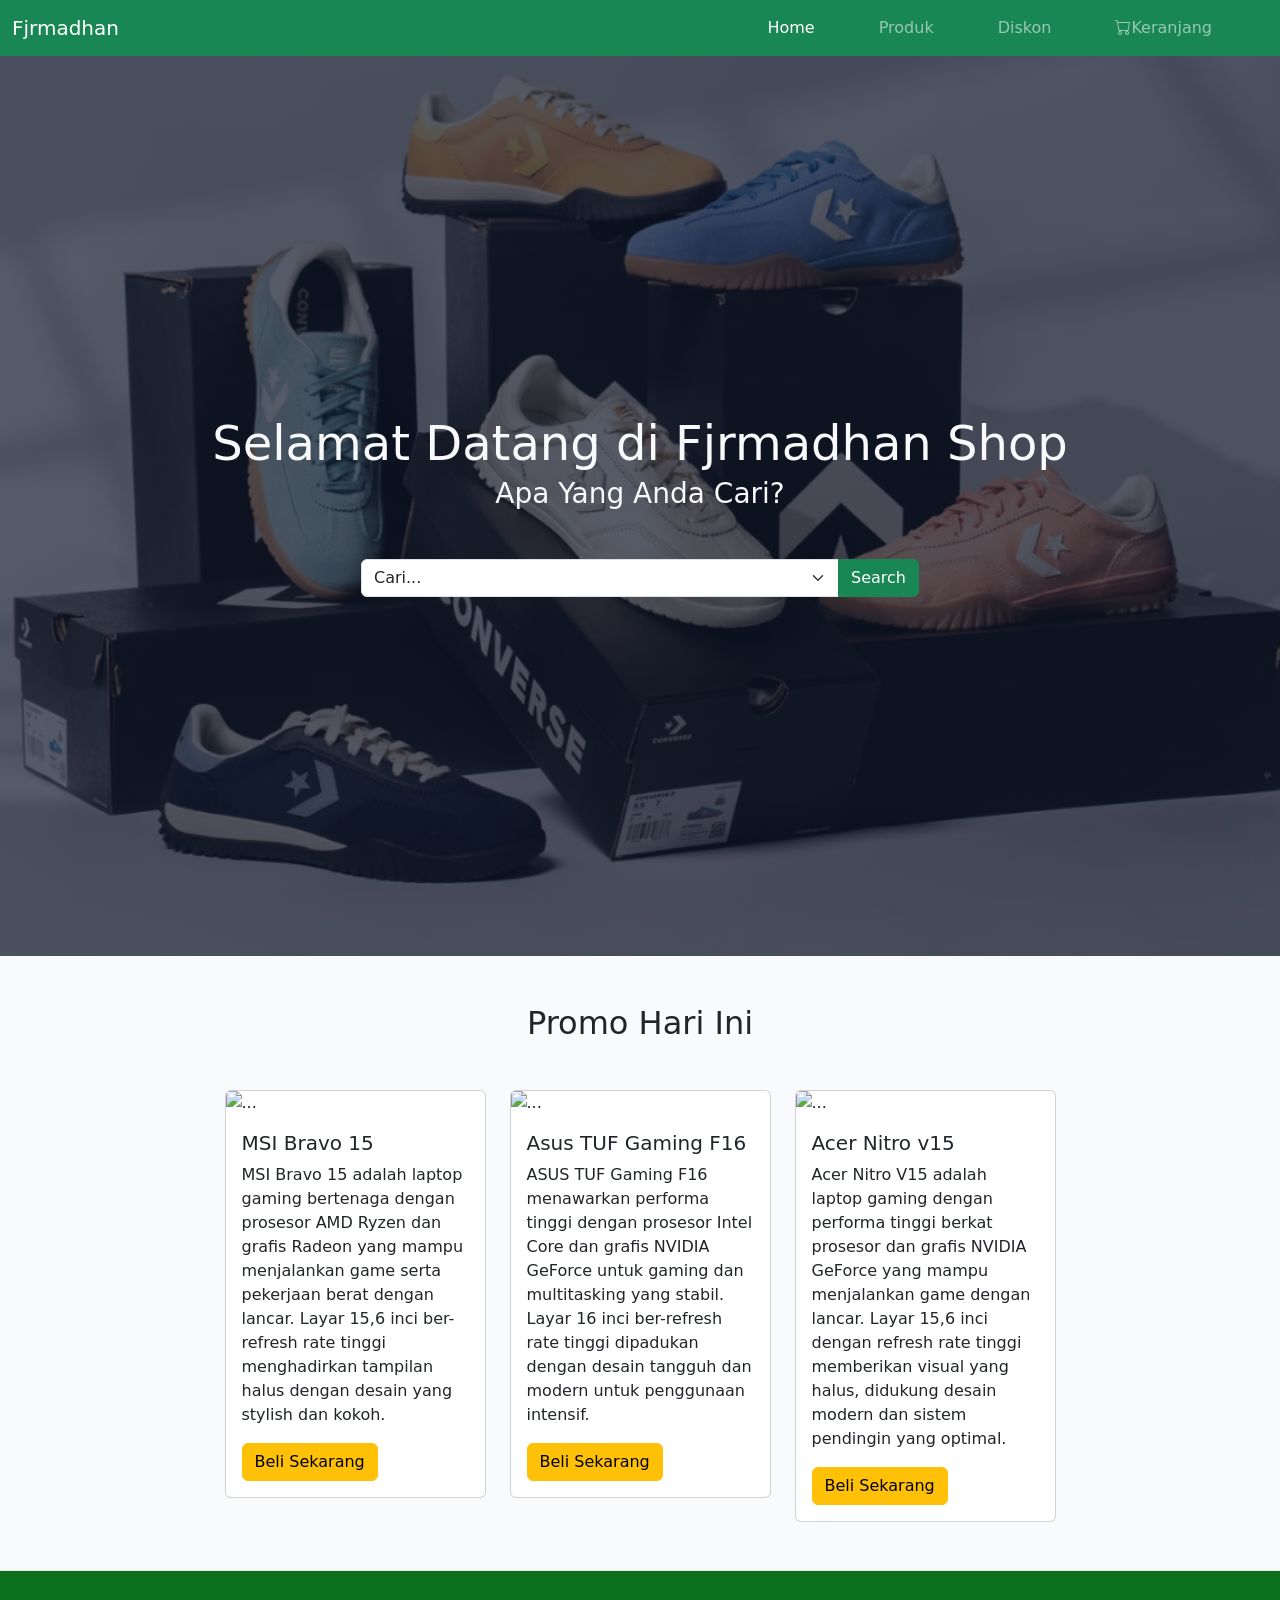
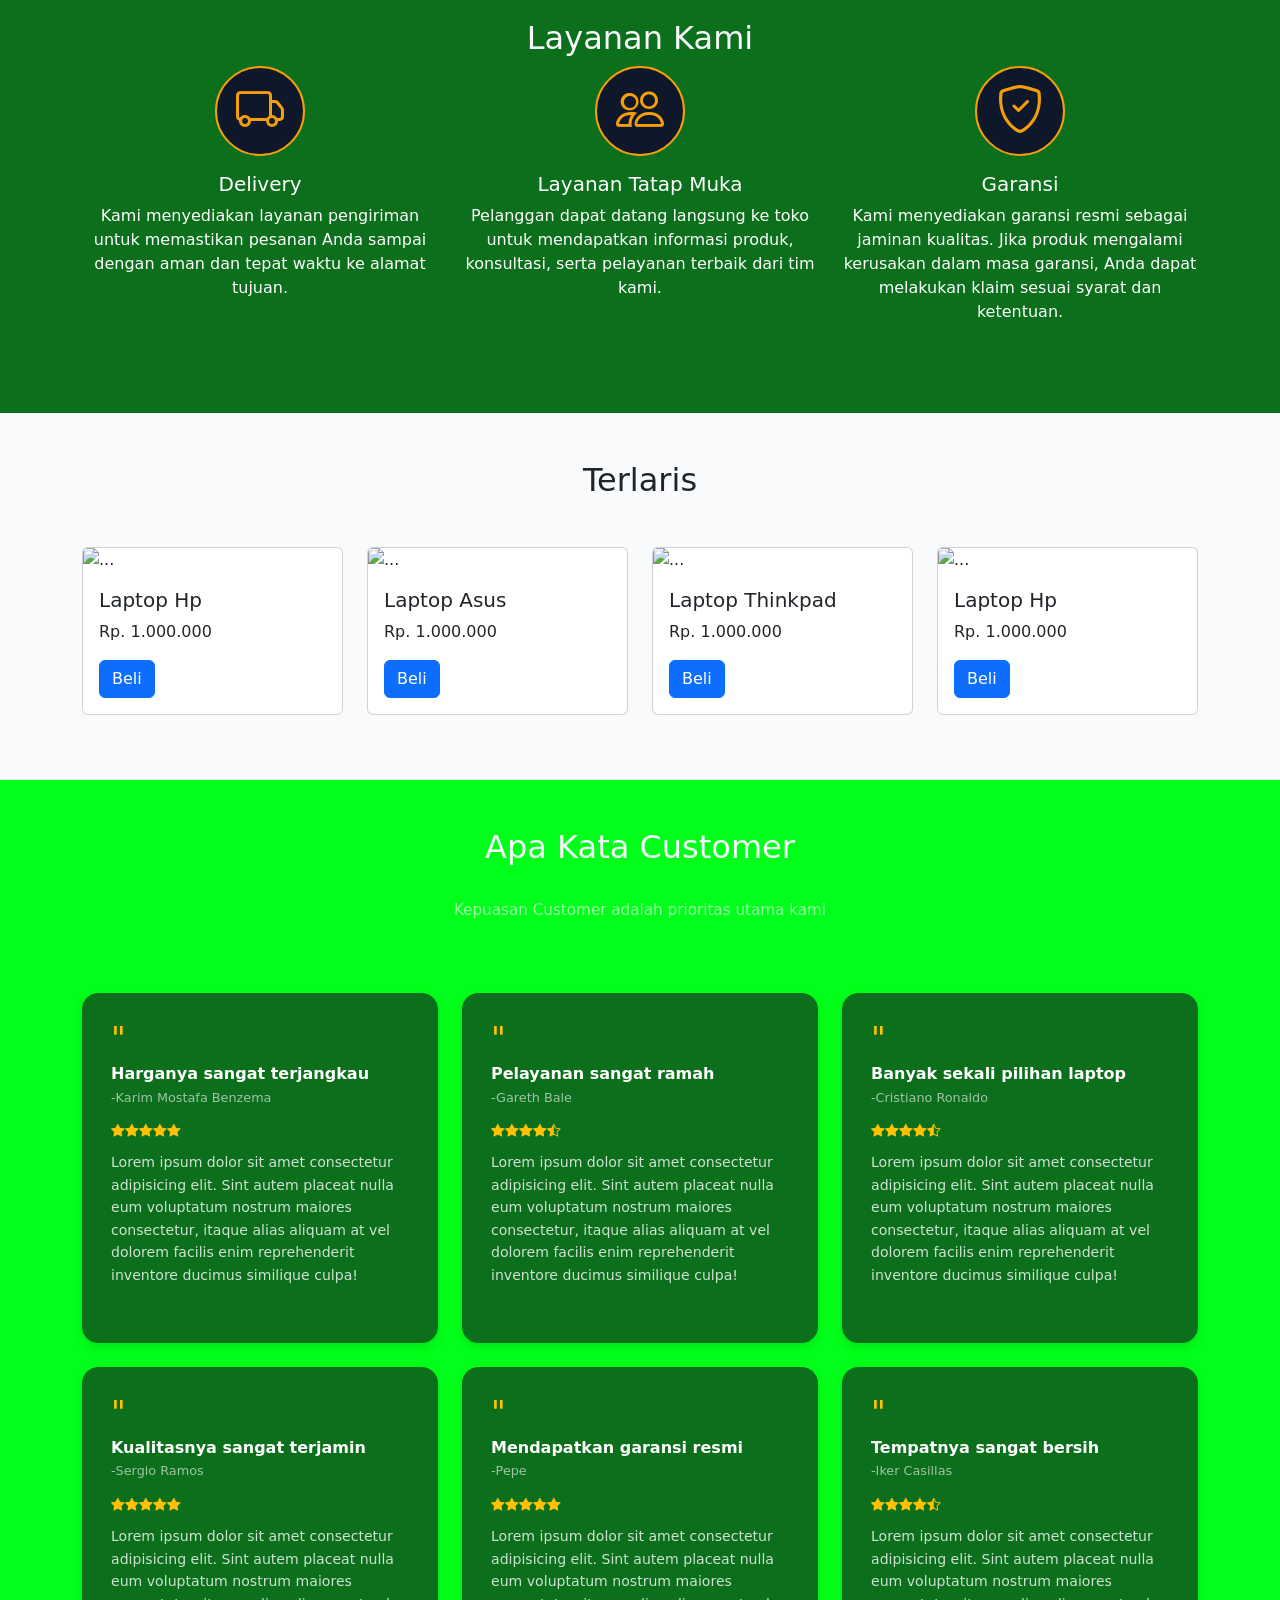
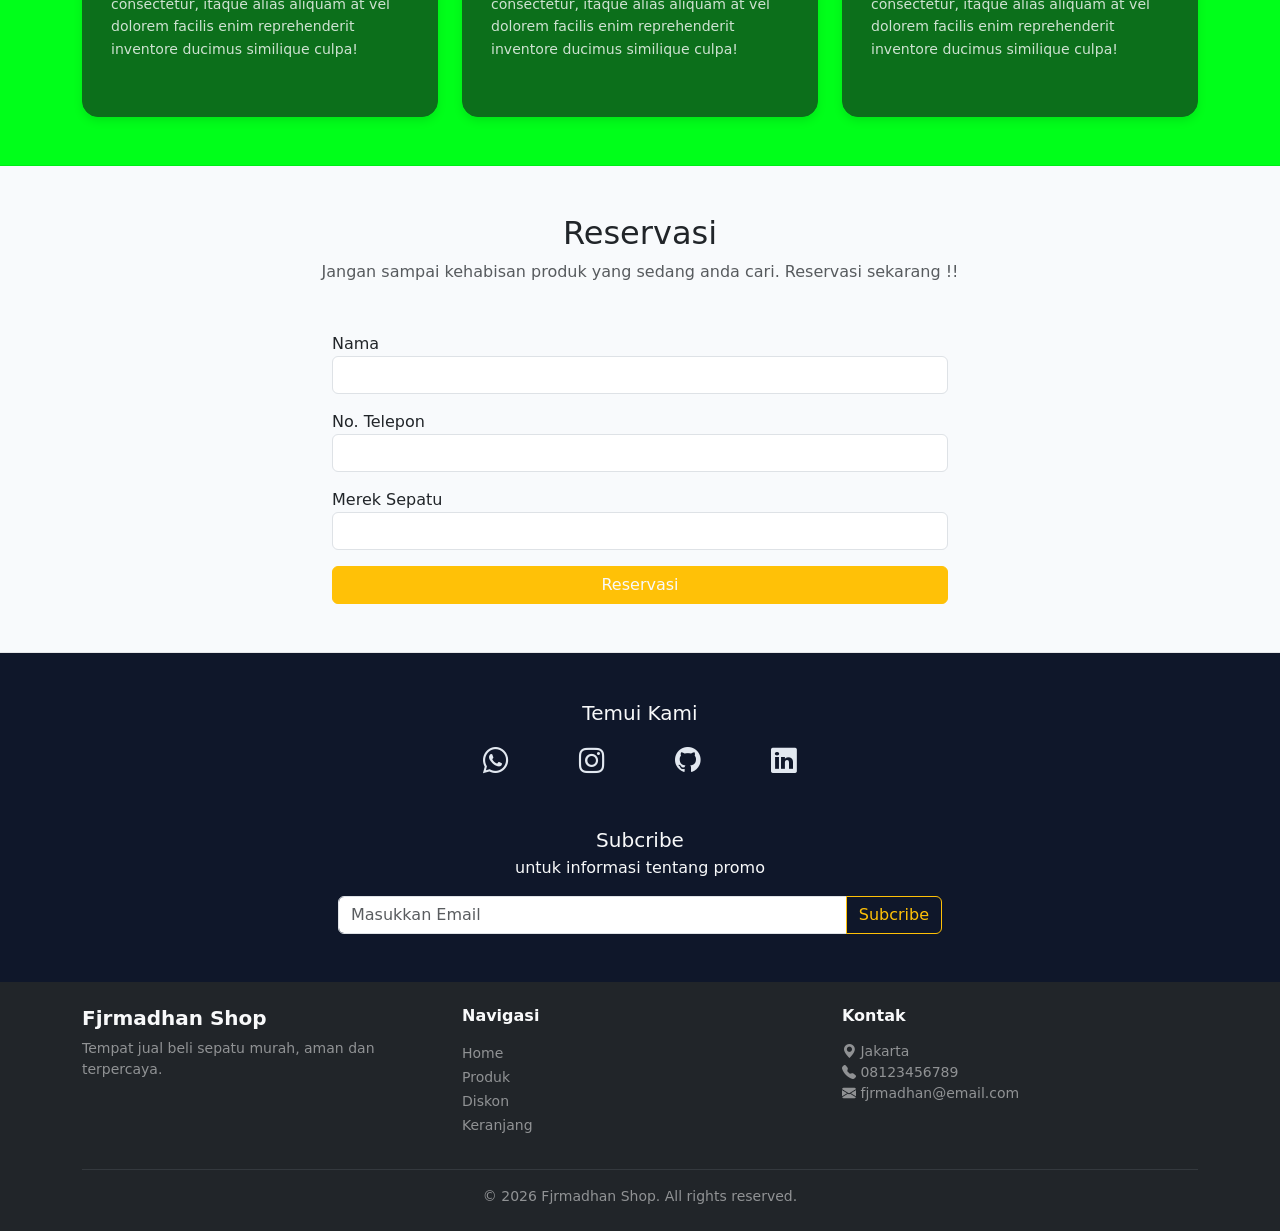
==== index.html @ ad9b9fbc "first commit" ====
<!doctype html>
<html lang="en">
  <head>
    <meta charset="utf-8">
    <meta name="viewport" content="width=device-width, initial-scale=1">
    <title>Toko Online</title>
    <link href="https://cdn.jsdelivr.net/npm/bootstrap@5.3.8/dist/css/bootstrap.min.css" rel="stylesheet" integrity="sha384-sRIl4kxILFvY47J16cr9ZwB07vP4J8+LH7qKQnuqkuIAvNWLzeN8tE5YBujZqJLB" crossorigin="anonymous">
    <link rel="stylesheet" href="https://cdn.jsdelivr.net/npm/bootstrap-icons@1.10.5/font/bootstrap-icons.css">
    <link rel="stylesheet" href="styles.css">
    <link href="https://fonts.googleapis.com/css2?family=Bebas+Neue&display=swap" rel="stylesheet">
  </head>
  <body>
    <nav class="navbar navbar-expand-lg navbar-dark bg-success">
        <div class="container-fluid">
            <button class="navbar-toggler" type="button" data-bs-toggle="collapse" data-bs-target="#navbarNav" aria-controls="navbarNav" aria-expanded="false" aria-label="Toggle navigation">
            <span class="navbar-toggler-icon"></span>
            </button>
        <div class="collapse navbar-collapse" id="navbarNav">
            <a class="navbar-brand me-auto" href="#">Fjrmadhan</a>
            <ul class="navbar-nav">
                <li class="nav-item me-5">
                    <a class="nav-link active" aria-current="page" href="index.html">Home</a>
                </li>
                <li class="nav-item me-5">
                    <a class="nav-link" href="produk.html">Produk</a>
                </li>
                <li class="nav-item me-5">
                    <a class="nav-link" href="diskon.html">Diskon</a>
                </li>
                <li class="nav-item me-5">
                    <a class="nav-link" href="#" tabindex="-1" aria-disabled="true"><i class="bi bi-cart"></i>Keranjang</a>
                </li>
            </ul>
        </div>
    </nav>
    <div class="container-fluid banner d-flex align-items-center">
        <div class="container">
            <h2 class="text-light text-center display-5 mb-1">Selamat Datang di Fjrmadhan Shop</h2>
            <h3 class="text-light text-center display-7 mb-5">Apa Yang Anda Cari?</h3>
            <div class="input-group w-50 mx-auto">
            <select class="form-select" id="inputGroupSelect04" aria-label="Example select with button addon">
                <option selected>Cari...</option>
                <option value="1">Laptop Gaming</option>
                <option value="2">Laptop Standar (Notebook)</option>
                <option value="3">Laptop Ultrabook</option>
            </select>
                <button class="btn btn-success" type="button">Search</button>
            </div>
        </div>
    </div>
    <div class="container-fluid py-5 promo-bg section-divider">
        <div class="container">
            <h2 class="text-center text-dark" id="diskon">Promo Hari Ini</h2>
            <div class="row mt-5 justify-content-center">
                <div class="col-md-3 hovered-card">
                    <div class="card">
                        <img src="image/msi.png" class="card-img-top" alt="...">
                        <div class="card-body">
                            <h5 class="card-title">MSI Bravo 15</h5>
                            <p class="card-text">MSI Bravo 15 adalah laptop gaming bertenaga dengan prosesor AMD Ryzen dan grafis Radeon yang mampu menjalankan game serta pekerjaan berat dengan lancar. Layar 15,6 inci ber-refresh rate tinggi menghadirkan tampilan halus dengan desain yang stylish dan kokoh.</p>
                            <a href="#" class="btn btn-warning">Beli Sekarang</a>
                        </div>
                    </div>
                </div>
                <div class="col-md-3 hovered-card">
                    <div class="card">
                        <img src="image/asustuf.webp" class="card-img-top" alt="...">
                        <div class="card-body">
                            <h5 class="card-title">Asus TUF Gaming F16</h5>
                            <p class="card-text">ASUS TUF Gaming F16 menawarkan performa tinggi dengan prosesor Intel Core dan grafis NVIDIA GeForce untuk gaming dan multitasking yang stabil. Layar 16 inci ber-refresh rate tinggi dipadukan dengan desain tangguh dan modern untuk penggunaan intensif.</p>
                            <a href="#" class="btn btn-warning">Beli Sekarang</a>
                        </div>
                    </div>
                </div>
                <div class="col-md-3 hovered-card">
                    <div class="card">
                        <img src="image/acernitro.webp" class="card-img-top" alt="...">
                        <div class="card-body">
                            <h5 class="card-title">Acer Nitro v15</h5>
                            <p class="card-text">Acer Nitro V15 adalah laptop gaming dengan performa tinggi berkat prosesor dan grafis NVIDIA GeForce yang mampu menjalankan game dengan lancar. Layar 15,6 inci dengan refresh rate tinggi memberikan visual yang halus, didukung desain modern dan sistem pendingin yang optimal.</p>
                            <a href="#" class="btn btn-warning">Beli Sekarang</a>
                        </div>
                    </div>
                </div>
            </div>
        </div>
    </div>
    <!-- Service -->
     <div class="container-fluid py-5 main-color section-divider">
        <div class="container">
            <h2 class="text-center text-light mb-2">Layanan Kami</h2>
            <div class="row">
                <div class="col-lg-4 hovered-card mb-4">
                    <div class="d-flex justify-content-center">
                        <div class="icon-service d-flex align-items-center justify-content-center">
                            <i class="bi bi-truck display-5"></i>
                        </div>
                    </div>
                    <div class="mt-3 text-white text-center">
                        <h5>Delivery</h5>
                        <p>Kami menyediakan layanan pengiriman untuk memastikan pesanan Anda sampai dengan aman dan tepat waktu ke alamat tujuan.</p>
                    </div>
                </div>
                <div class="col-lg-4 hovered-card mb-4">
                    <div class="d-flex justify-content-center">
                        <div class="icon-service d-flex align-items-center justify-content-center">
                            <i class="bi bi-people display-5"></i>
                        </div>
                    </div>
                    <div class="mt-3 text-white text-center">
                        <h5>Layanan Tatap Muka</h5>
                        <p>Pelanggan dapat datang langsung ke toko untuk mendapatkan informasi produk, konsultasi, serta pelayanan terbaik dari tim kami.</p>
                    </div>
                </div>
                <div class="col-lg-4 hovered-card mb-4">
                    <div class="d-flex justify-content-center">
                        <div class="icon-service d-flex align-items-center justify-content-center">
                            <i class="bi bi-shield-check display-5"></i>
                        </div>
                    </div>
                    <div class="mt-3 text-white text-center">
                        <h5>Garansi</h5>
                        <p>Kami menyediakan garansi resmi sebagai jaminan kualitas. Jika produk mengalami kerusakan dalam masa garansi, Anda dapat melakukan klaim sesuai syarat dan ketentuan.</p>
                    </div>
                </div>
            </div>
        </div>
     </div>
     <!--produk-->
    <div class="container-fulid py-5 produk-bg section-divider" id="produk">
        <div class="container">
            <h2 class="text-center mb-5">Terlaris</h2>
            <div class="row">
                <div class="col-sm-6 col-lg-3 hovered-card mb-3">
                    <div class="card">
                        <img src="image/hp.jpg" class="card-img-top" alt="...">
                        <div class="card-body">
                            <h5 class="card-title">Laptop Hp</h5>
                            <p class="card-text">Rp. 1.000.000</p>
                            <a href="#" class="btn btn-primary">Beli</a>
                        </div>
                    </div>
                </div>
                <div class="col-sm-6 col-lg-3 hovered-card mb-3">
                    <div class="card">
                        <img src="image/asus.png" class="card-img-top" alt="...">
                        <div class="card-body">
                            <h5 class="card-title">Laptop Asus</h5>
                            <p class="card-text">Rp. 1.000.000</p>
                            <a href="#" class="btn btn-primary">Beli</a>
                        </div>
                    </div>
                </div>
                <div class="col-sm-6 col-lg-3 hovered-card mb-3">
                    <div class="card">
                        <img src="image/thinkpad.jpg" class="card-img-top" alt="...">
                        <div class="card-body">
                            <h5 class="card-title">Laptop Thinkpad</h5>
                            <p class="card-text">Rp. 1.000.000</p>
                            <a href="#" class="btn btn-primary">Beli</a>
                        </div>
                    </div>
                </div>
                <div class="col-sm-6 col-lg-3 hovered-card mb-3">
                    <div class="card">
                        <img src="image/hpi5.png" class="card-img-top" alt="...">
                        <div class="card-body">
                            <h5 class="card-title">Laptop Hp</h5>
                            <p class="card-text">Rp. 1.000.000</p>
                            <a href="#" class="btn btn-primary">Beli</a>
                        </div>
                    </div>
                </div>
            </div>
        </div>
    </div>
    <div class="container-fluid py-5 testimony section-divider">
        <div class="container">
            <div class="row g-4">
                <h2 class="text-center text-light mb-2">Apa Kata Customer</h2>
                <p class="text-center mb-5" style="color: rgba(255, 255, 255, 0.6); font-size: 0.95rem;">Kepuasan Customer adalah prioritas utama kami</p>
                <div class="col-sm-6 col-lg-4">
                    <div class="testimony-card">
                        <div class="quote-icon">"</div>
                        <h5>Harganya sangat terjangkau</h5>
                        <div class="author">-Karim Mostafa Benzema</div>
                        <div class="stars">
                            <i class="bi bi-star-fill"></i><i class="bi bi-star-fill"></i><i class="bi bi-star-fill"></i><i class="bi bi-star-fill"></i><i class="bi bi-star-fill"></i>
                        </div>
                        <p>Lorem ipsum dolor sit amet consectetur adipisicing elit. Sint autem placeat nulla eum voluptatum nostrum maiores consectetur, itaque alias aliquam at vel dolorem facilis enim reprehenderit inventore ducimus similique culpa!</p>
                    </div>
                </div>
                <div class="col-sm-6 col-lg-4">
                    <div class="testimony-card">
                        <div class="quote-icon">"</div>
                        <h5>Pelayanan sangat ramah</h5>
                        <div class="author">-Gareth Bale</div>
                        <div class="stars">
                            <i class="bi bi-stars-fill"></i><i class="bi bi-star-fill"></i><i class="bi bi-star-fill"></i><i class="bi bi-star-fill"></i><i class="bi bi-star-fill"></i><i class="bi bi-star-half"></i>
                        </div>
                        <p>Lorem ipsum dolor sit amet consectetur adipisicing elit. Sint autem placeat nulla eum voluptatum nostrum maiores consectetur, itaque alias aliquam at vel dolorem facilis enim reprehenderit inventore ducimus similique culpa!</p>
                    </div>
                </div>
                <div class="col-sm-6 col-lg-4">
                    <div class="testimony-card">
                        <div class="quote-icon">"</div>
                        <h5>Banyak sekali pilihan laptop</h5>
                        <div class="author">-Cristiano Ronaldo</div>
                        <div class="stars">
                            <i class="bi bi-stars-fill"></i><i class="bi bi-star-fill"></i><i class="bi bi-star-fill"></i><i class="bi bi-star-fill"></i><i class="bi bi-star-fill"></i><i class="bi bi-star-half"></i>
                        </div>
                        <p>Lorem ipsum dolor sit amet consectetur adipisicing elit. Sint autem placeat nulla eum voluptatum nostrum maiores consectetur, itaque alias aliquam at vel dolorem facilis enim reprehenderit inventore ducimus similique culpa!</p>
                    </div>
                </div>
                <div class="col-sm-6 col-lg-4">
                    <div class="testimony-card">
                        <div class="quote-icon">"</div>
                        <h5>Kualitasnya sangat terjamin</h5>
                        <div class="author">-Sergio Ramos</div>
                        <div class="stars">
                            <i class="bi bi-stars-fill"></i><i class="bi bi-star-fill"></i><i class="bi bi-star-fill"></i><i class="bi bi-star-fill"></i><i class="bi bi-star-fill"></i><i class="bi bi-star-fill"></i>
                        </div>
                        <p>Lorem ipsum dolor sit amet consectetur adipisicing elit. Sint autem placeat nulla eum voluptatum nostrum maiores consectetur, itaque alias aliquam at vel dolorem facilis enim reprehenderit inventore ducimus similique culpa!</p>
                    </div>
                </div>
                <div class="col-sm-6 col-lg-4">
                    <div class="testimony-card">
                        <div class="quote-icon">"</div>
                        <h5>Mendapatkan garansi resmi</h5>
                        <div class="author">-Pepe</div>
                        <div class="stars">
                            <i class="bi bi-stars-fill"></i><i class="bi bi-star-fill"></i><i class="bi bi-star-fill"></i><i class="bi bi-star-fill"></i><i class="bi bi-star-fill"></i><i class="bi bi-star-fill"></i>
                        </div>
                        <p>Lorem ipsum dolor sit amet consectetur adipisicing elit. Sint autem placeat nulla eum voluptatum nostrum maiores consectetur, itaque alias aliquam at vel dolorem facilis enim reprehenderit inventore ducimus similique culpa!</p>
                    </div>
                </div>
                <div class="col-sm-6 col-lg-4">
                    <div class="testimony-card">
                        <div class="quote-icon">"</div>
                        <h5>Tempatnya sangat bersih</h5>
                        <div class="author">-Iker Casillas</div>
                        <div class="stars">
                            <i class="bi bi-stars-fill"></i><i class="bi bi-star-fill"></i><i class="bi bi-star-fill"></i><i class="bi bi-star-fill"></i><i class="bi bi-star-fill"></i><i class="bi bi-star-half"></i>
                        </div>
                        <p>Lorem ipsum dolor sit amet consectetur adipisicing elit. Sint autem placeat nulla eum voluptatum nostrum maiores consectetur, itaque alias aliquam at vel dolorem facilis enim reprehenderit inventore ducimus similique culpa!</p>
                    </div>
                </div>
            </div>
        </div>
    </div>
    <div class="container-fluid py-5 reservasi-bg section-divider">
        <div class="comtainer">
            <h2 class="text-center mb-2">Reservasi</h2>
            <p class="text-center text-muted mb-5">Jangan sampai kehabisan produk yang sedang anda cari. Reservasi sekarang !!</p>
            <div class="row justify-content-center">
                <div class="col-md-6">
                    <div class="mb-3">
                        <label for="form=label">Nama</label>
                        <input type="text" class="form-control">
                    </div>
                    <div class="mb-3">
                        <label for="form=label">No. Telepon</label>
                        <input type="text" class="form-control">
                    </div>
                    <div class="mb-3">
                        <label for="form=label">Merek Sepatu</label>
                        <input type="text" class="form-control">
                    </div>
                    <div class="d-grid">
                        <button class="btn btn-warning text-light">Reservasi</button>
                    </div>
                </div>
            </div>
        </div>
    </div>
    <div class="container-fluid py-5 footer" style="padding: 24px;"> <!-- Subcribe -->
        <div class="container">
            <h5 class="text-center text-light mb-3">Temui Kami</h5>
        </div>
        <div class="d-flex justify-content-center mb-5" style="gap: 70px;">
            <a href="#" target="_blank" class="social-icon">
                <i class="bi bi-whatsapp"></i>
            </a>
            <a href="#" target="_blank" rel="noopener noreferrer" class="social-icon">
                <i class="bi bi-instagram"></i>
            </a>
            <a href="#" target="_blank" class="social-icon">
                <i class="bi bi-github"></i>
            </a>
            <a href="#" target="_blank" rel="noopener noreferrer" class="social-icon">
                <i class="bi bi-linkedin"></i>
            </a>
        </div>
        <h5 class="text-center text-light mb-1">Subcribe</h5>
        <p class="text-center text-light mb-3">untuk informasi tentang promo</p>
        <div class="row justify-content-center">
            <div class="col-md-6">
                <div class="input-group">
                    <input type="email" class="form-control" placeholder="Masukkan Email">
                    <button class="btn btn-outline-warning" type="button">Subcribe</button>
                </div>
            </div>
        </div>
    </div>            
    <footer class="bg-dark text-light py-4">
        <div class="container">
            <div class="row text-center text-md-start mb-3">
                <div class="col-md-4 mb-3 mb-md-0">
                    <h5 class="fw-bold">Fjrmadhan Shop</h5>
                    <p class="text-white-50 small">
                        Tempat jual beli sepatu murah, aman dan terpercaya.
                    </p>
                </div>
                <div class="col-md-4 mb-3 mb-md-0">
                    <h6 class="fw-bold mb-3">Navigasi</h6>
                    <ul class="list-unstyled">
                        <li><a href="#" class="text-white-50 small text-decoration-none">Home</a></li>
                        <li><a href="#" class="text-white-50 small text-decoration-none">Produk</a></li>
                        <li><a href="#" class="text-white-50 small text-decoration-none">Diskon</a></li>
                        <li><a href="#" class="text-white-50 small text-decoration-none">Keranjang</a></li>
                    </ul>
                </div>
                <div class="col-md-4">
                    <h6 class="fw-bold mb-3">Kontak</h6>
                    <ul class="list-unstyled text-white-50 small">
                        <li><i class="bi bi-geo-alt-fill"></i> Jakarta</li>
                        <li><i class="bi bi-telephone-fill"></i> 08123456789</li>
                        <li><i class="bi bi-envelope-fill"></i> fjrmadhan@email.com</li>
                    </ul>
                </div>
            </div>
            <hr class="border-secondary">
            <p class="text-center text-white-50 small mb-0">
                &copy; 2026 Fjrmadhan Shop. All rights reserved.
            </p>
        </div>
    </footer>
<script src="https://cdn.jsdelivr.net/npm/bootstrap@5.3.8/dist/js/bootstrap.bundle.min.js" integrity="sha384-FKyoEForCGlyvwx9Hj09JcYn3nv7wiPVlz7YYwJrWVcXK/BmnVDxM+D2scQbITxI" crossorigin="anonymous"></script>
</body>
</html>
---- styles.css ----
.banner {
    height: 100vh;
    background: linear-gradient(rgba(15,23,42,0.7), rgba(15,23,42,0.7)), url('image/background.avif');
    background-size: cover;
    background-position: center;
}

.main-color {
    background-color: rgb(12, 111, 27) !important;
}

.icon-service {
    width: 90px;
    height: 90px;
    border: solid 2px #F59E0B;
    border-radius: 50%;
    color: #F59E0B;
    background-color: #0F172A;
}

.promo-bg,
.produk-bg,
.reservasi-bg {
    background-color: #F8FAFC;
}

.testimony {
    background-color: #00ff1a;
}

.testimony row { 
    display: flex; 
} 

.testimony-card { 
    background: rgb(12, 111, 27) !important; 
    border: 1px solid rgb(12, 111, 27) !important; 
    border-radius: 16px; 
    padding: 28px; 
    transition: .3s; 
    height: 100%; 
    margin-bottom: 28px; 
    width: 100%; 
    box-shadow: 0 4px 10px rgba(0,0,0,0.1); 
} 
    
.testimony-card:hover { 
    transform: translateY(-6px); 
    background: rgba(255, 255, 255, 0.13); 
    border-color: rgba(255, 255, 255, 0.3); 
} 

.testimony-card .quote-icon { 
    font-size: 2rem; 
    color: #FFC107; 
    line-height: 1; 
    margin-bottom: 10px; 
} 

.testimony-card h5 { 
    font-size: 1rem; 
    color: #fff; 
    margin-bottom: 4px; 
    font-weight: 700; 
} 

.testimony-card .author { 
    font-size: 0.8rem; 
    color: rgba(255, 255, 255, 0.6);
    margin-bottom: 12px; 
} 

.testimony-card p { 
    font-size: 0.88rem; 
    color: rgba(255, 255, 255, 0.8); 
    line-height: 1.6; margin-bottom: 0; 
} 

.testimony-card .stars { 
    color: #FFC107; 
    margin-bottom: 10px; 
    font-size: 0.85rem; 
    display: inline-block; }

.footer {
    background-color: #0F172A;
}

.footer .social-icon {
    font-size: 1.6rem;
    color: #E2E8F0;
}

.footer .social-icon:hover {
    color: #F59E0B;
}

.section-divider {
    border-bottom: 1px solid rgba(0, 0, 0, 0.08);
}

.card:hover { 
    background: #fff !important;
    border: 1px solid rgba(0,0,0,0.015); 
    border-radius: 16px; box-shadow: 0 4px 10px rgba(0,0,0,0.1); 
    transform: translateY(-6px);
    transition: .3s;
}
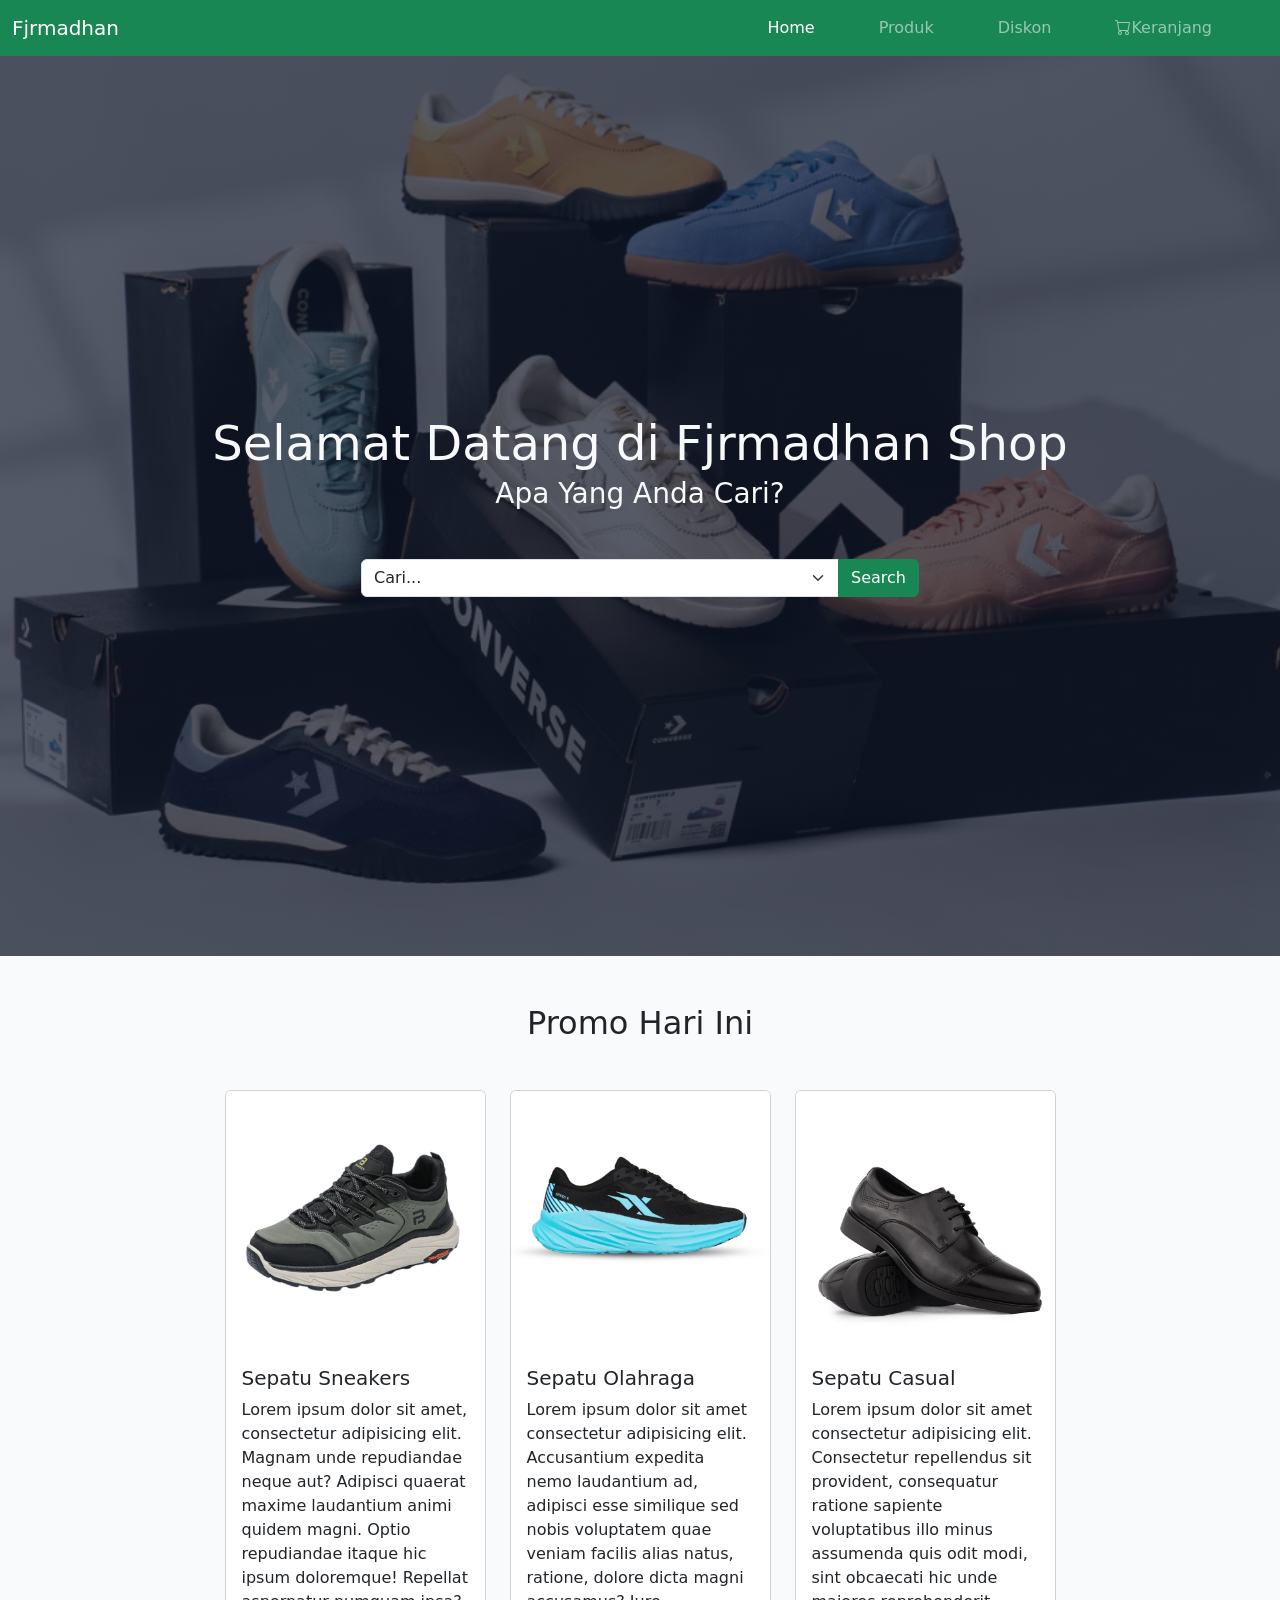
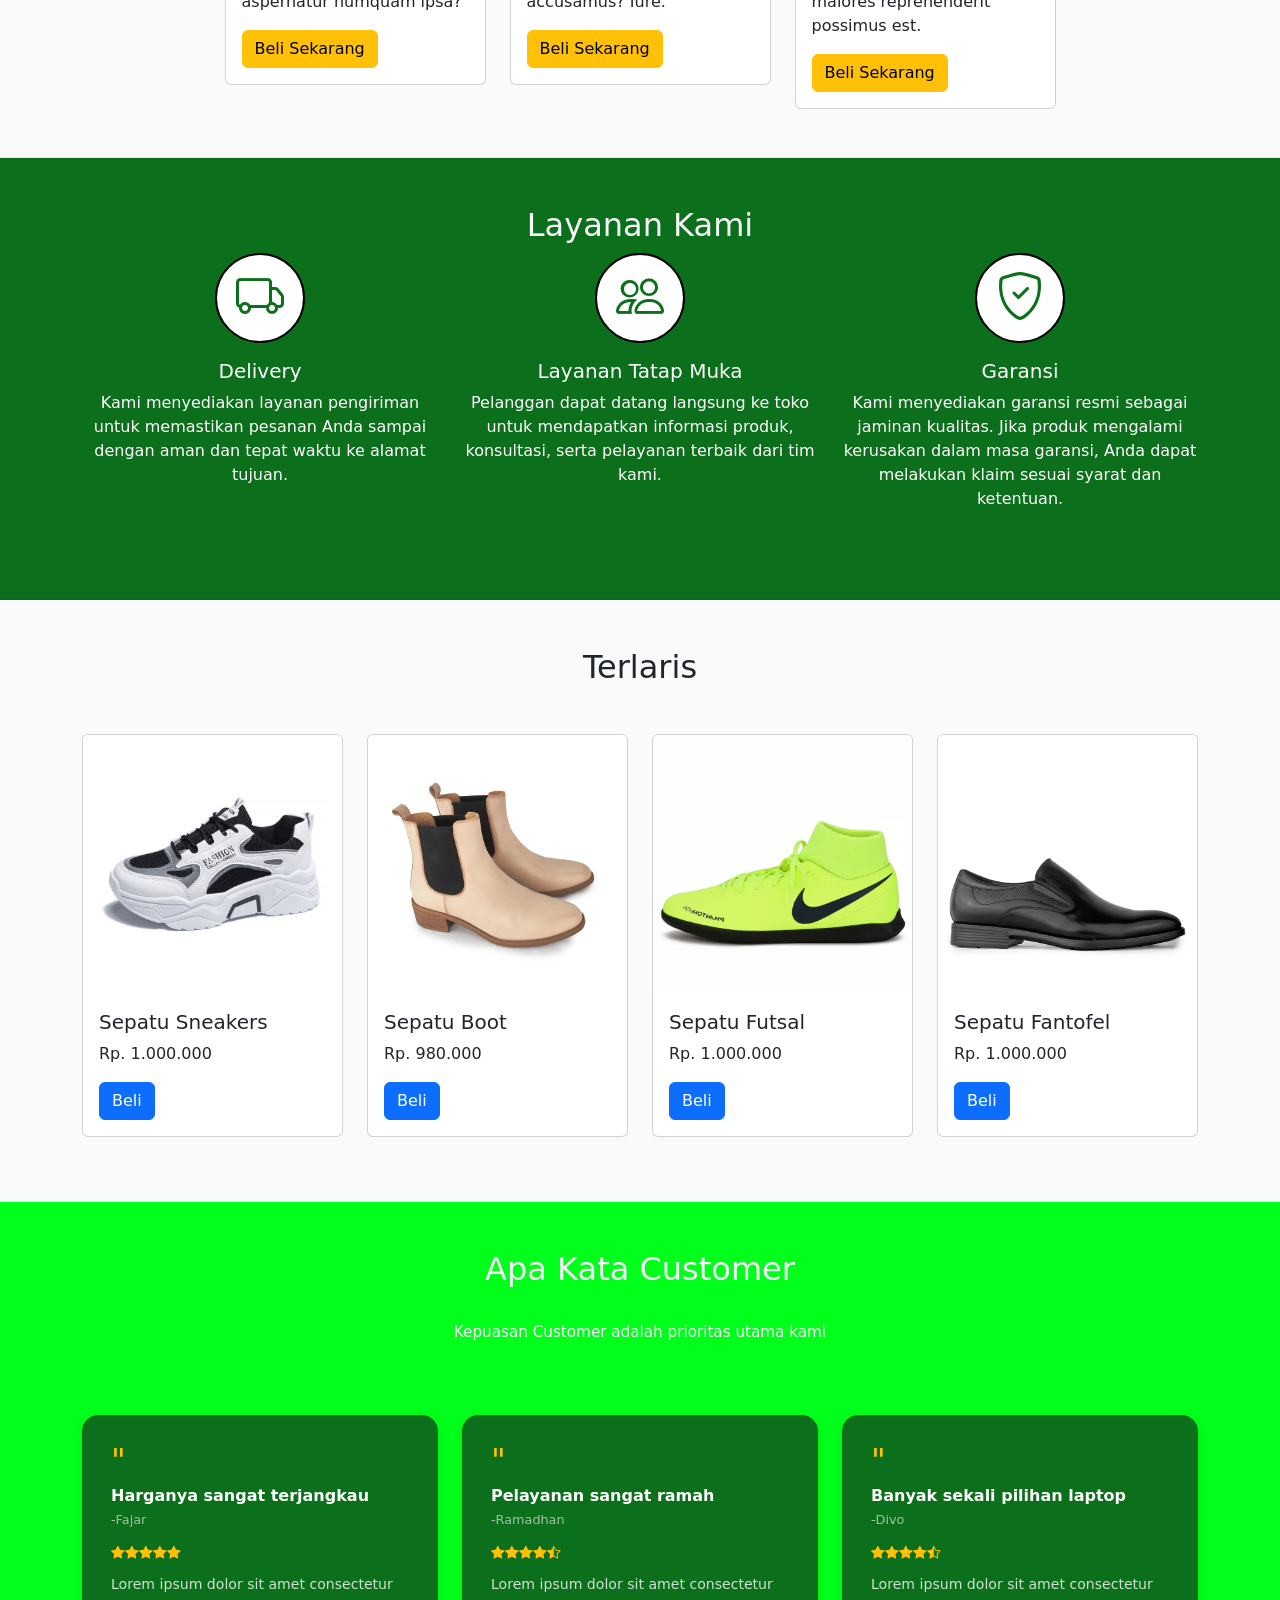
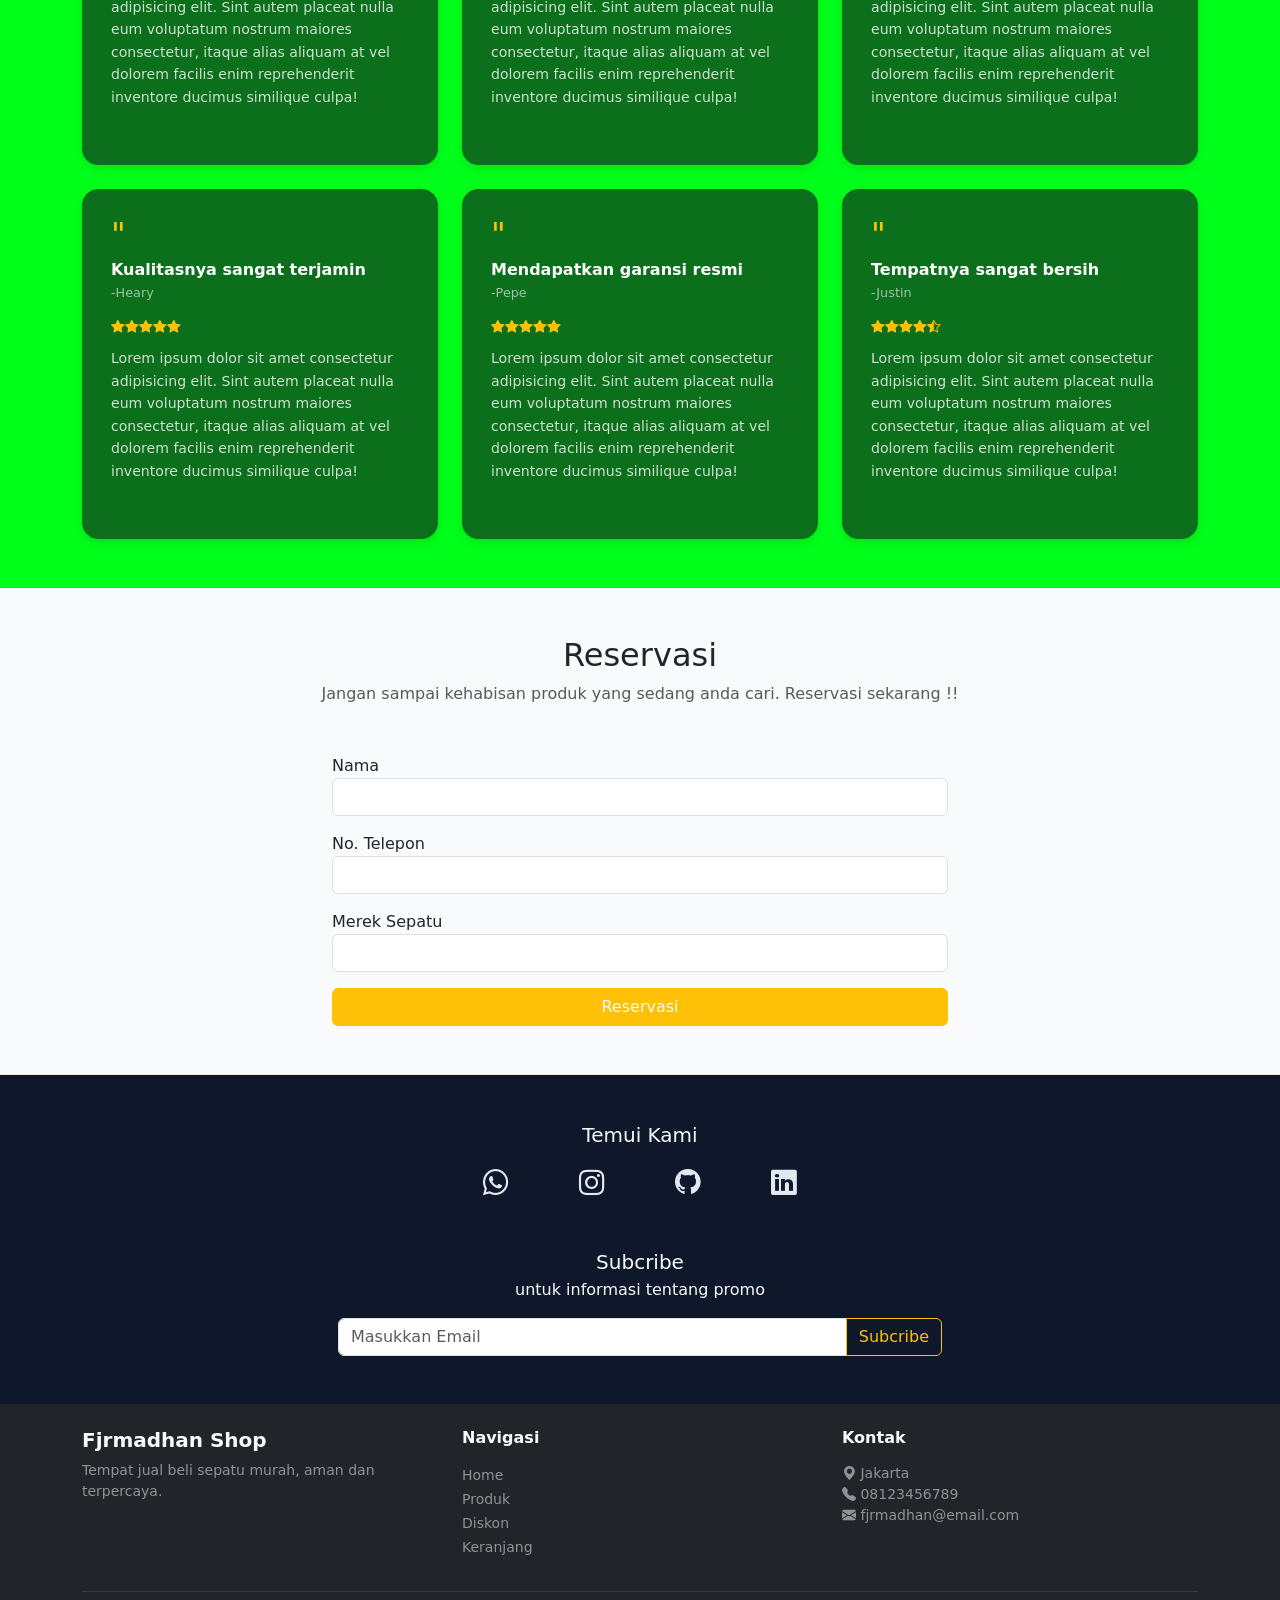
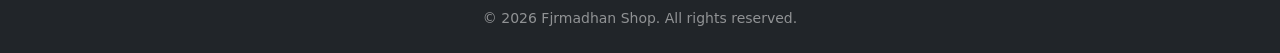
==== commit 7dcb4ddd: "Add new images and update product listings in index.html; modify icon-service styles in styles.css" ====
--- a/index.html
+++ b/index.html
@@ -40,44 +40,44 @@
             <div class="input-group w-50 mx-auto">
             <select class="form-select" id="inputGroupSelect04" aria-label="Example select with button addon">
                 <option selected>Cari...</option>
-                <option value="1">Laptop Gaming</option>
-                <option value="2">Laptop Standar (Notebook)</option>
-                <option value="3">Laptop Ultrabook</option>
+                <option value="1">Sepatu Sneakers</option>
+                <option value="2">Sepatu Casual</option>
+                <option value="3">Sepatu Olahraga</option>
             </select>
                 <button class="btn btn-success" type="button">Search</button>
             </div>
         </div>
     </div>
-    <div class="container-fluid py-5 promo-bg section-divider">
+    <div class="container-fluid py-5 promo-bg section-divider promo">
         <div class="container">
             <h2 class="text-center text-dark" id="diskon">Promo Hari Ini</h2>
             <div class="row mt-5 justify-content-center">
                 <div class="col-md-3 hovered-card">
                     <div class="card">
-                        <img src="image/msi.png" class="card-img-top" alt="...">
-                        <div class="card-body">
-                            <h5 class="card-title">MSI Bravo 15</h5>
-                            <p class="card-text">MSI Bravo 15 adalah laptop gaming bertenaga dengan prosesor AMD Ryzen dan grafis Radeon yang mampu menjalankan game serta pekerjaan berat dengan lancar. Layar 15,6 inci ber-refresh rate tinggi menghadirkan tampilan halus dengan desain yang stylish dan kokoh.</p>
+                        <img src="image/snakers.jpeg" class="card-img-top" alt="...">
+                        <div class="card-body">
+                            <h5 class="card-title">Sepatu Sneakers</h5>
+                            <p class="card-text">Lorem ipsum dolor sit amet, consectetur adipisicing elit. Magnam unde repudiandae neque aut? Adipisci quaerat maxime laudantium animi quidem magni. Optio repudiandae itaque hic ipsum doloremque! Repellat aspernatur numquam ipsa?</p>
                             <a href="#" class="btn btn-warning">Beli Sekarang</a>
                         </div>
                     </div>
                 </div>
                 <div class="col-md-3 hovered-card">
                     <div class="card">
-                        <img src="image/asustuf.webp" class="card-img-top" alt="...">
-                        <div class="card-body">
-                            <h5 class="card-title">Asus TUF Gaming F16</h5>
-                            <p class="card-text">ASUS TUF Gaming F16 menawarkan performa tinggi dengan prosesor Intel Core dan grafis NVIDIA GeForce untuk gaming dan multitasking yang stabil. Layar 16 inci ber-refresh rate tinggi dipadukan dengan desain tangguh dan modern untuk penggunaan intensif.</p>
+                        <img src="image/xprem.jfif" class="card-img-top" alt="...">
+                        <div class="card-body">
+                            <h5 class="card-title">Sepatu Olahraga</h5>
+                            <p class="card-text">Lorem ipsum dolor sit amet consectetur adipisicing elit. Accusantium expedita nemo laudantium ad, adipisci esse similique sed nobis voluptatem quae veniam facilis alias natus, ratione, dolore dicta magni accusamus? Iure.</p>
                             <a href="#" class="btn btn-warning">Beli Sekarang</a>
                         </div>
                     </div>
                 </div>
                 <div class="col-md-3 hovered-card">
                     <div class="card">
-                        <img src="image/acernitro.webp" class="card-img-top" alt="...">
-                        <div class="card-body">
-                            <h5 class="card-title">Acer Nitro v15</h5>
-                            <p class="card-text">Acer Nitro V15 adalah laptop gaming dengan performa tinggi berkat prosesor dan grafis NVIDIA GeForce yang mampu menjalankan game dengan lancar. Layar 15,6 inci dengan refresh rate tinggi memberikan visual yang halus, didukung desain modern dan sistem pendingin yang optimal.</p>
+                        <img src="image/fromal.webp" class="card-img-top" alt="...">
+                        <div class="card-body">
+                            <h5 class="card-title">Sepatu Casual</h5>
+                            <p class="card-text">Lorem ipsum dolor sit amet consectetur adipisicing elit. Consectetur repellendus sit provident, consequatur ratione sapiente voluptatibus illo minus assumenda quis odit modi, sint obcaecati hic unde maiores reprehenderit possimus est.</p>
                             <a href="#" class="btn btn-warning">Beli Sekarang</a>
                         </div>
                     </div>
@@ -133,9 +133,9 @@
             <div class="row">
                 <div class="col-sm-6 col-lg-3 hovered-card mb-3">
                     <div class="card">
-                        <img src="image/hp.jpg" class="card-img-top" alt="...">
-                        <div class="card-body">
-                            <h5 class="card-title">Laptop Hp</h5>
+                        <img src="image/seoatu.jpg" class="card-img-top" alt="...">
+                        <div class="card-body">
+                            <h5 class="card-title">Sepatu Sneakers</h5>
                             <p class="card-text">Rp. 1.000.000</p>
                             <a href="#" class="btn btn-primary">Beli</a>
                         </div>
@@ -143,9 +143,19 @@
                 </div>
                 <div class="col-sm-6 col-lg-3 hovered-card mb-3">
                     <div class="card">
-                        <img src="image/asus.png" class="card-img-top" alt="...">
-                        <div class="card-body">
-                            <h5 class="card-title">Laptop Asus</h5>
+                        <img src="image/boot.webp" class="card-img-top" alt="...">
+                        <div class="card-body">
+                            <h5 class="card-title">Sepatu Boot</h5>
+                            <p class="card-text">Rp. 980.000</p>
+                            <a href="#" class="btn btn-primary">Beli</a>
+                        </div>
+                    </div>
+                </div>
+                <div class="col-sm-6 col-lg-3 hovered-card mb-3">
+                    <div class="card">
+                        <img src="image/ftsal.jpg" class="card-img-top" alt="...">
+                        <div class="card-body">
+                            <h5 class="card-title">Sepatu Futsal</h5>
                             <p class="card-text">Rp. 1.000.000</p>
                             <a href="#" class="btn btn-primary">Beli</a>
                         </div>
@@ -153,24 +163,14 @@
                 </div>
                 <div class="col-sm-6 col-lg-3 hovered-card mb-3">
                     <div class="card">
-                        <img src="image/thinkpad.jpg" class="card-img-top" alt="...">
-                        <div class="card-body">
-                            <h5 class="card-title">Laptop Thinkpad</h5>
+                        <img src="image/fantofel.webp" class="card-img-top" alt="...">
+                        <div class="card-body">
+                            <h5 class="card-title">Sepatu Fantofel</h5>
                             <p class="card-text">Rp. 1.000.000</p>
                             <a href="#" class="btn btn-primary">Beli</a>
                         </div>
                     </div>
                 </div>
-                <div class="col-sm-6 col-lg-3 hovered-card mb-3">
-                    <div class="card">
-                        <img src="image/hpi5.png" class="card-img-top" alt="...">
-                        <div class="card-body">
-                            <h5 class="card-title">Laptop Hp</h5>
-                            <p class="card-text">Rp. 1.000.000</p>
-                            <a href="#" class="btn btn-primary">Beli</a>
-                        </div>
-                    </div>
-                </div>
             </div>
         </div>
     </div>
@@ -178,12 +178,12 @@
         <div class="container">
             <div class="row g-4">
                 <h2 class="text-center text-light mb-2">Apa Kata Customer</h2>
-                <p class="text-center mb-5" style="color: rgba(255, 255, 255, 0.6); font-size: 0.95rem;">Kepuasan Customer adalah prioritas utama kami</p>
+                <p class="text-center mb-5" style="color: rgb(255, 255, 255); font-size: 0.95rem;">Kepuasan Customer adalah prioritas utama kami</p>
                 <div class="col-sm-6 col-lg-4">
                     <div class="testimony-card">
                         <div class="quote-icon">"</div>
                         <h5>Harganya sangat terjangkau</h5>
-                        <div class="author">-Karim Mostafa Benzema</div>
+                        <div class="author">-Fajar</div>
                         <div class="stars">
                             <i class="bi bi-star-fill"></i><i class="bi bi-star-fill"></i><i class="bi bi-star-fill"></i><i class="bi bi-star-fill"></i><i class="bi bi-star-fill"></i>
                         </div>
@@ -194,7 +194,7 @@
                     <div class="testimony-card">
                         <div class="quote-icon">"</div>
                         <h5>Pelayanan sangat ramah</h5>
-                        <div class="author">-Gareth Bale</div>
+                        <div class="author">-Ramadhan</div>
                         <div class="stars">
                             <i class="bi bi-stars-fill"></i><i class="bi bi-star-fill"></i><i class="bi bi-star-fill"></i><i class="bi bi-star-fill"></i><i class="bi bi-star-fill"></i><i class="bi bi-star-half"></i>
                         </div>
@@ -205,7 +205,7 @@
                     <div class="testimony-card">
                         <div class="quote-icon">"</div>
                         <h5>Banyak sekali pilihan laptop</h5>
-                        <div class="author">-Cristiano Ronaldo</div>
+                        <div class="author">-Divo</div>
                         <div class="stars">
                             <i class="bi bi-stars-fill"></i><i class="bi bi-star-fill"></i><i class="bi bi-star-fill"></i><i class="bi bi-star-fill"></i><i class="bi bi-star-fill"></i><i class="bi bi-star-half"></i>
                         </div>
@@ -216,7 +216,7 @@
                     <div class="testimony-card">
                         <div class="quote-icon">"</div>
                         <h5>Kualitasnya sangat terjamin</h5>
-                        <div class="author">-Sergio Ramos</div>
+                        <div class="author">-Heary</div>
                         <div class="stars">
                             <i class="bi bi-stars-fill"></i><i class="bi bi-star-fill"></i><i class="bi bi-star-fill"></i><i class="bi bi-star-fill"></i><i class="bi bi-star-fill"></i><i class="bi bi-star-fill"></i>
                         </div>
@@ -238,7 +238,7 @@
                     <div class="testimony-card">
                         <div class="quote-icon">"</div>
                         <h5>Tempatnya sangat bersih</h5>
-                        <div class="author">-Iker Casillas</div>
+                        <div class="author">-Justin</div>
                         <div class="stars">
                             <i class="bi bi-stars-fill"></i><i class="bi bi-star-fill"></i><i class="bi bi-star-fill"></i><i class="bi bi-star-fill"></i><i class="bi bi-star-fill"></i><i class="bi bi-star-half"></i>
                         </div>
--- a/styles.css
+++ b/styles.css
@@ -12,10 +12,10 @@
 .icon-service {
     width: 90px;
     height: 90px;
-    border: solid 2px #F59E0B;
+    border: solid 2px black;
     border-radius: 50%;
-    color: #F59E0B;
-    background-color: #0F172A;
+    color: rgb(12, 111, 27);
+    background-color: #ffffff;
 }
 
 .promo-bg,
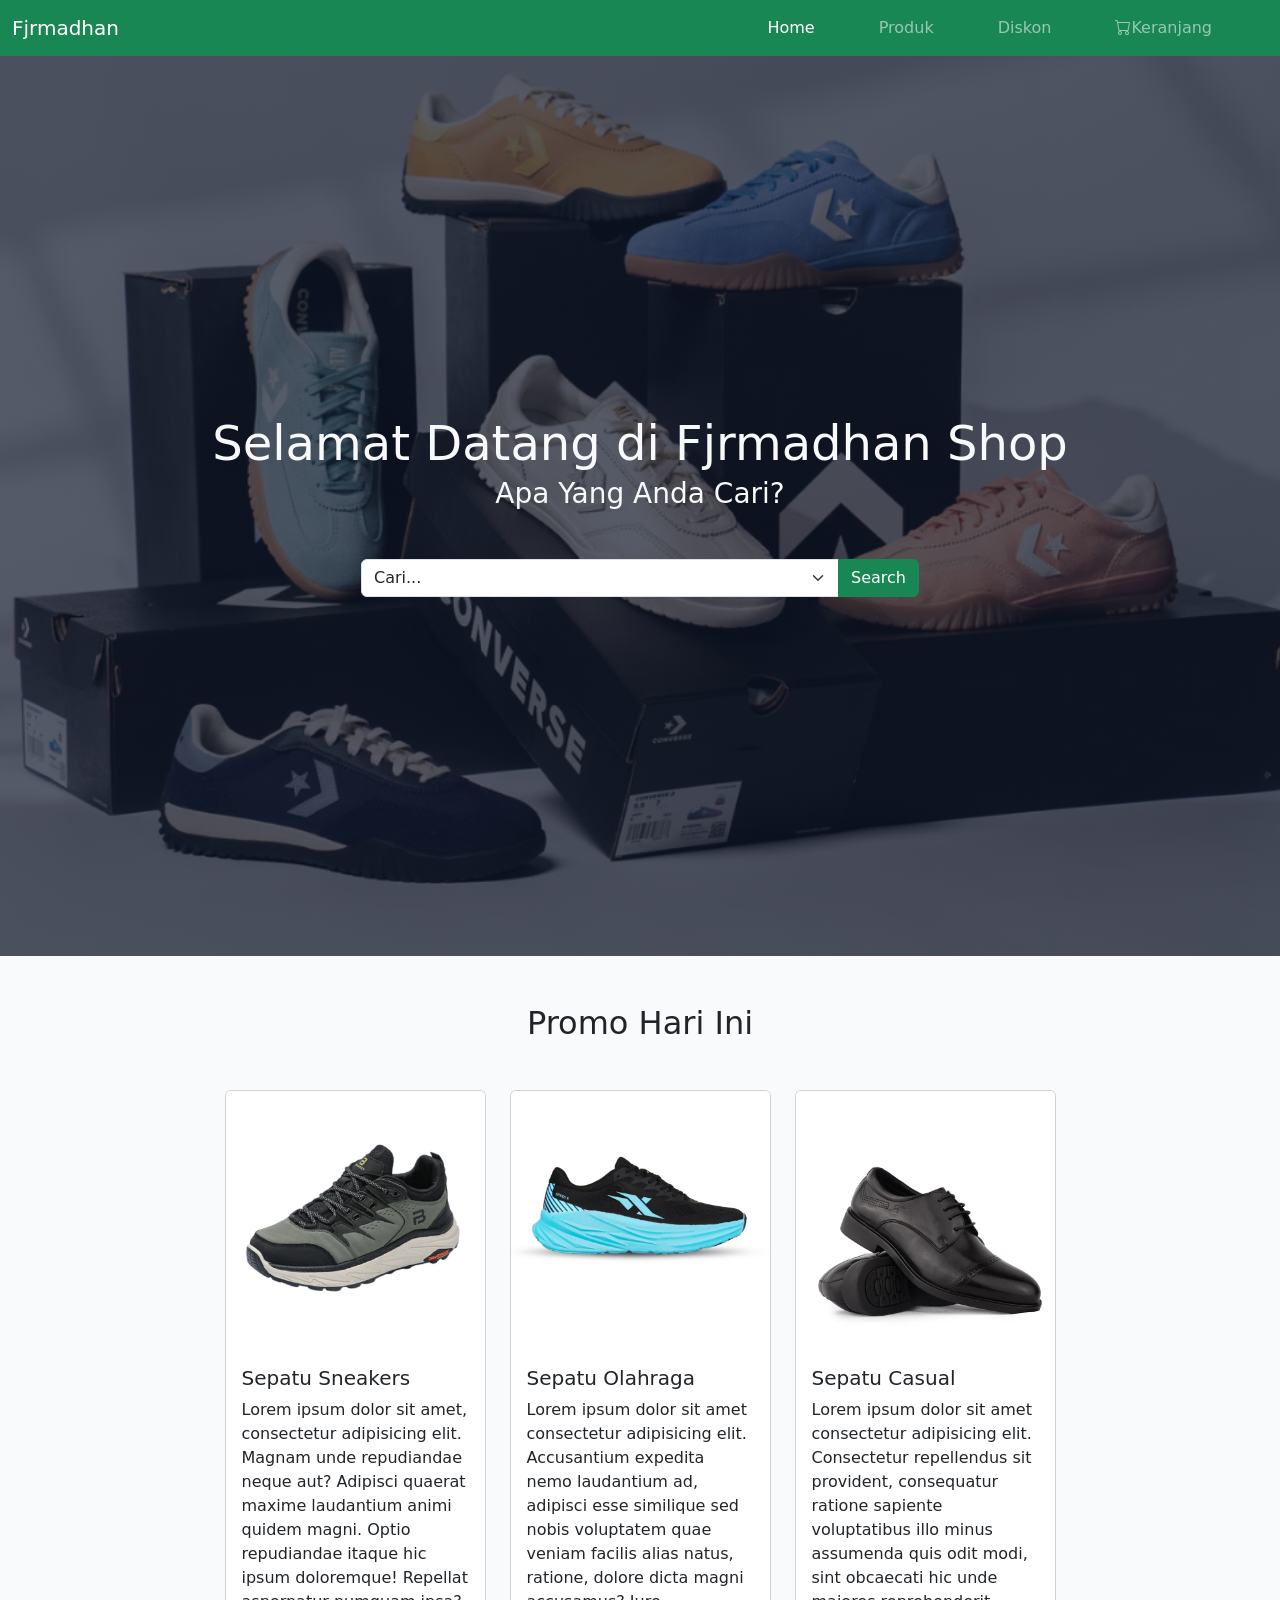
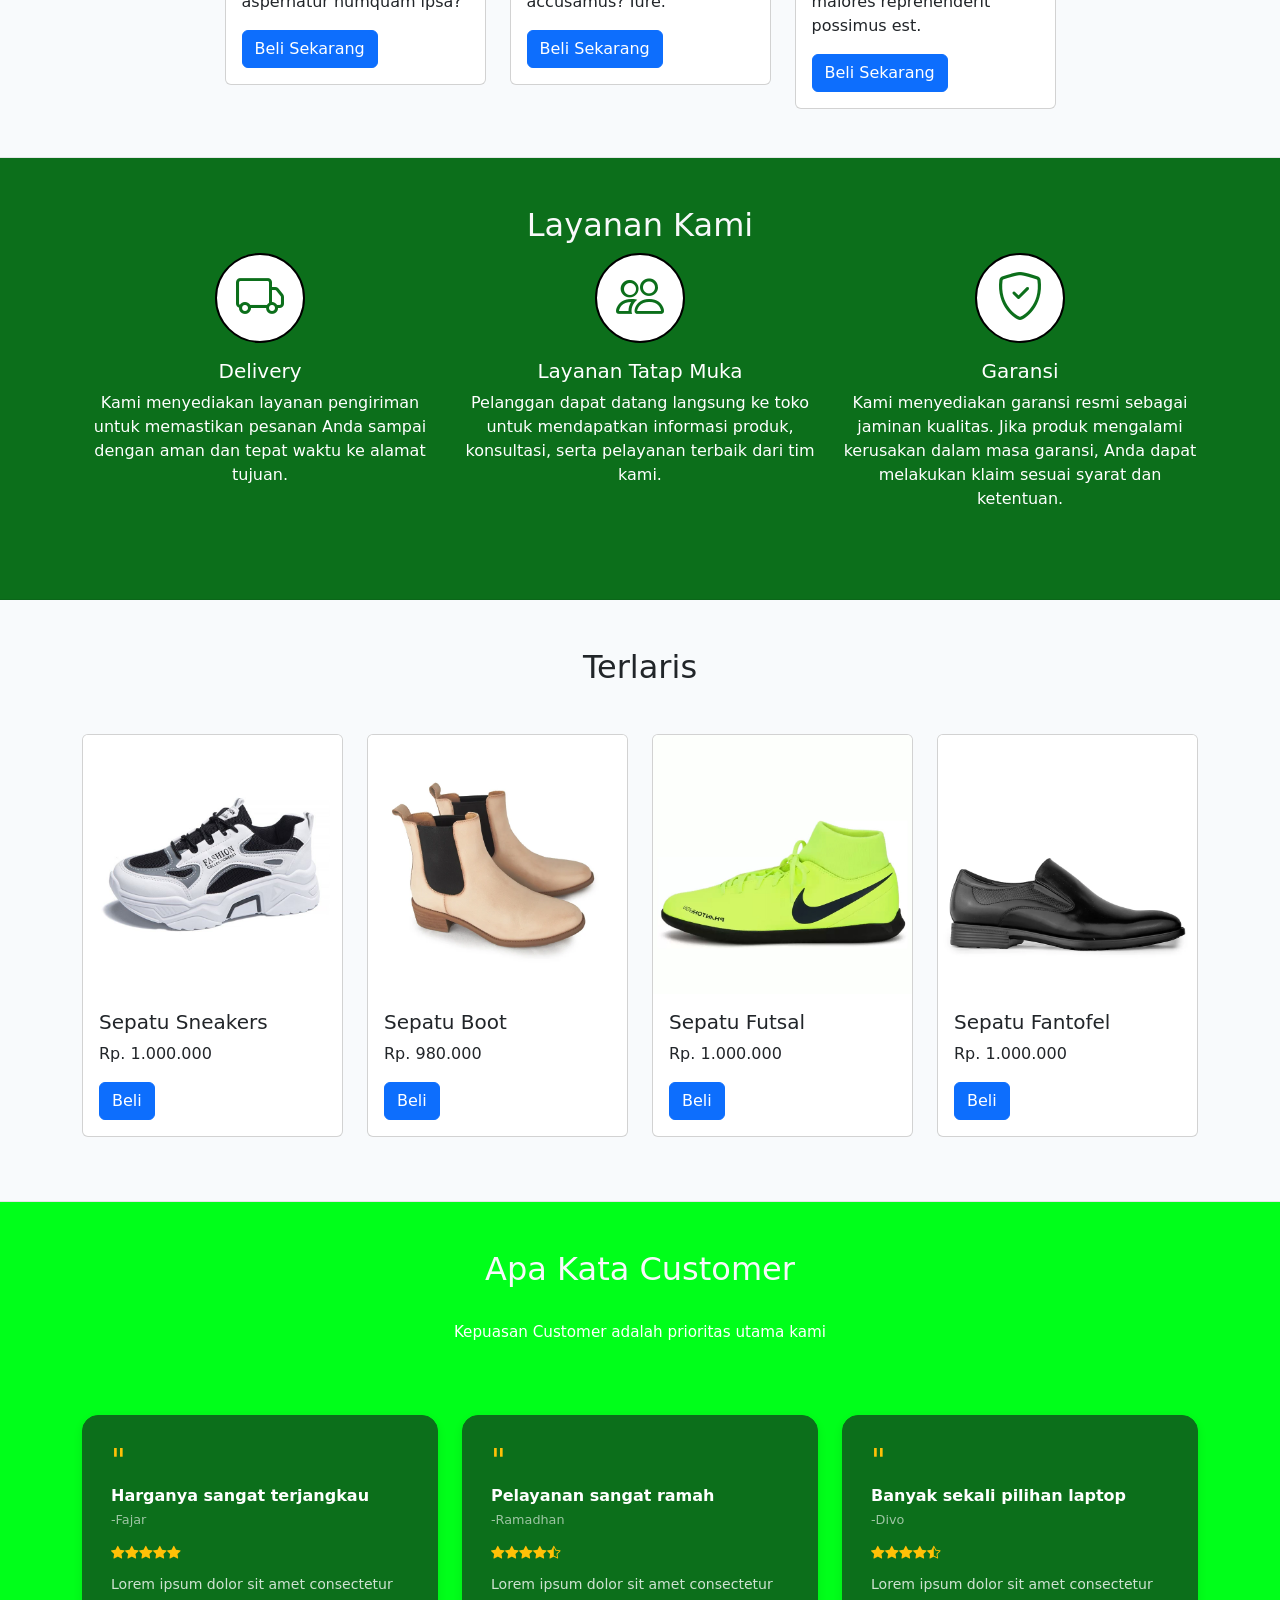
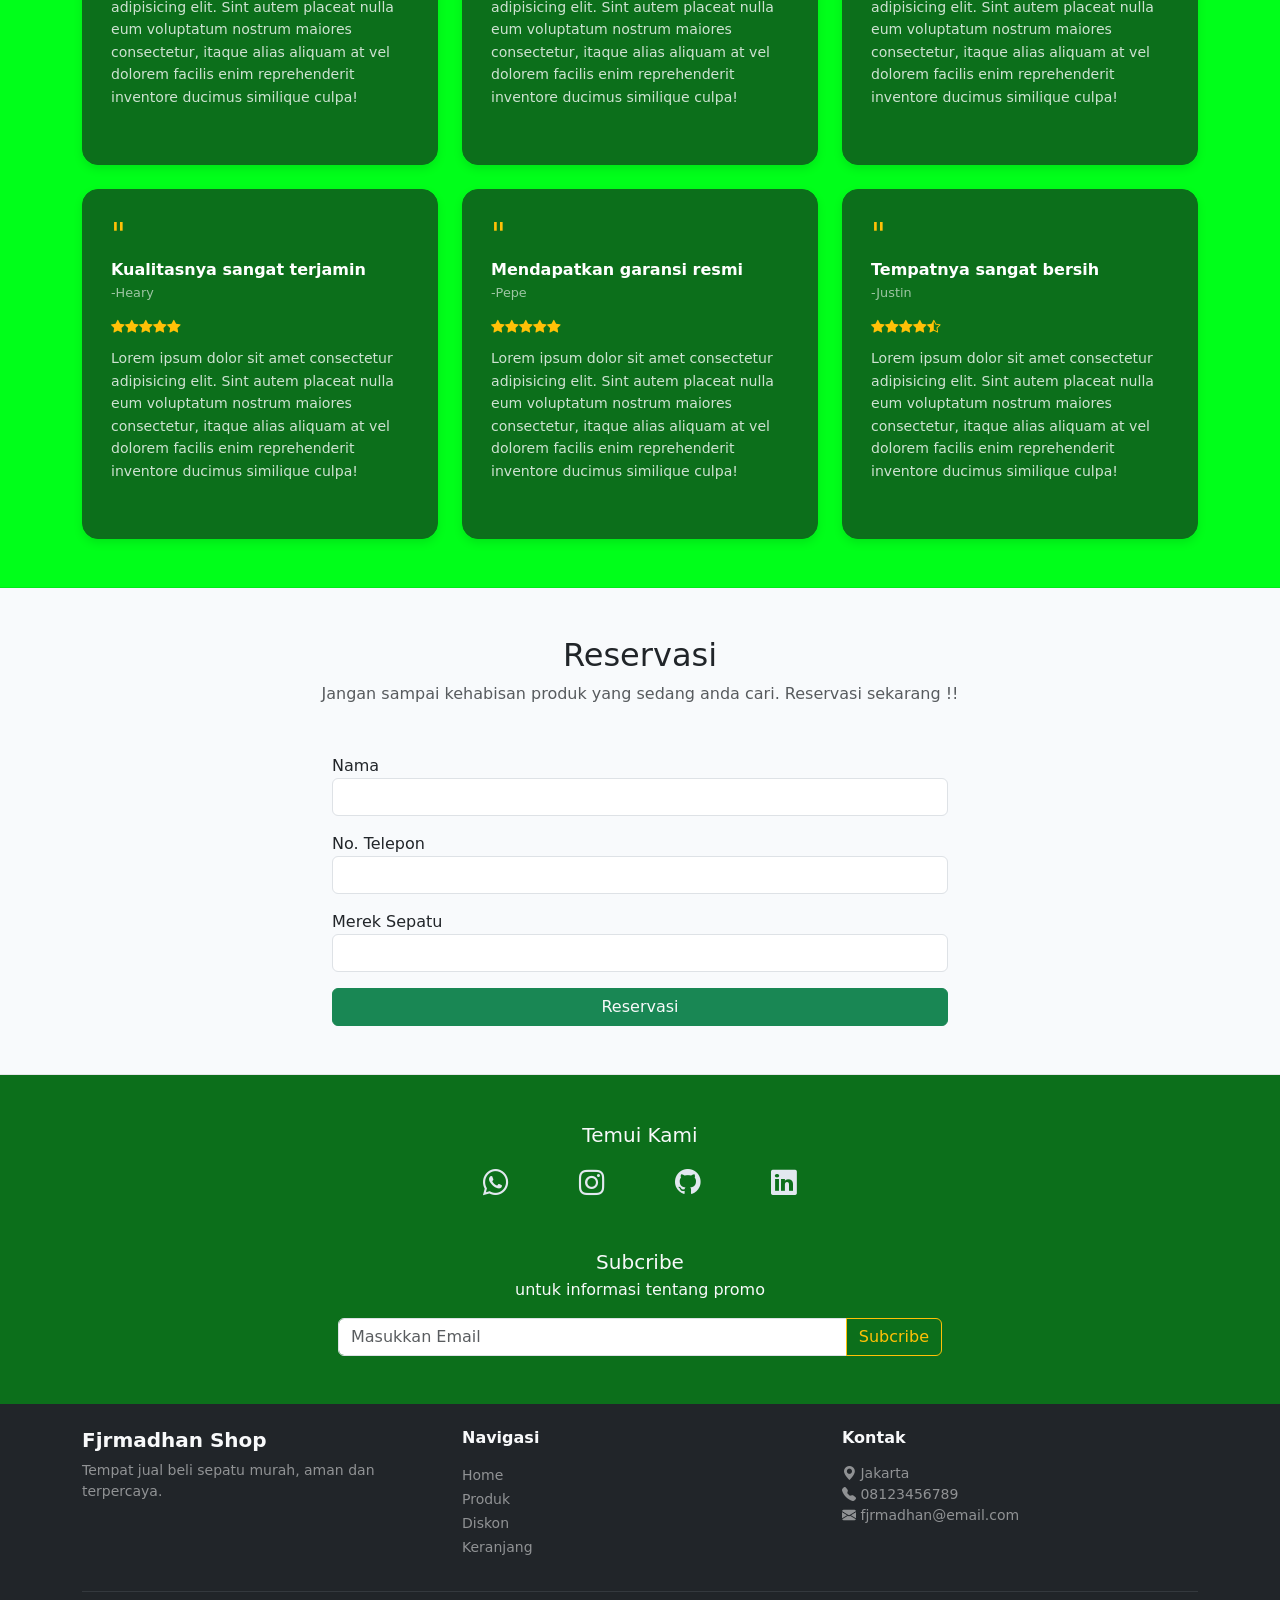
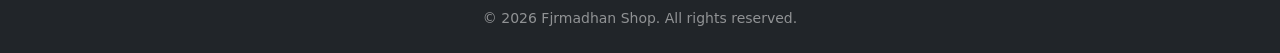
==== commit 93d9bbaf: "Add new product images and update button styles in index.html, produk.html, and CSS files" ====
--- a/index.html
+++ b/index.html
@@ -58,7 +58,7 @@
                         <div class="card-body">
                             <h5 class="card-title">Sepatu Sneakers</h5>
                             <p class="card-text">Lorem ipsum dolor sit amet, consectetur adipisicing elit. Magnam unde repudiandae neque aut? Adipisci quaerat maxime laudantium animi quidem magni. Optio repudiandae itaque hic ipsum doloremque! Repellat aspernatur numquam ipsa?</p>
-                            <a href="#" class="btn btn-warning">Beli Sekarang</a>
+                            <a href="#" class="btn btn-primary">Beli Sekarang</a>
                         </div>
                     </div>
                 </div>
@@ -68,7 +68,7 @@
                         <div class="card-body">
                             <h5 class="card-title">Sepatu Olahraga</h5>
                             <p class="card-text">Lorem ipsum dolor sit amet consectetur adipisicing elit. Accusantium expedita nemo laudantium ad, adipisci esse similique sed nobis voluptatem quae veniam facilis alias natus, ratione, dolore dicta magni accusamus? Iure.</p>
-                            <a href="#" class="btn btn-warning">Beli Sekarang</a>
+                            <a href="#" class="btn btn-primary">Beli Sekarang</a>
                         </div>
                     </div>
                 </div>
@@ -78,7 +78,7 @@
                         <div class="card-body">
                             <h5 class="card-title">Sepatu Casual</h5>
                             <p class="card-text">Lorem ipsum dolor sit amet consectetur adipisicing elit. Consectetur repellendus sit provident, consequatur ratione sapiente voluptatibus illo minus assumenda quis odit modi, sint obcaecati hic unde maiores reprehenderit possimus est.</p>
-                            <a href="#" class="btn btn-warning">Beli Sekarang</a>
+                            <a href="#" class="btn btn-primary">Beli Sekarang</a>
                         </div>
                     </div>
                 </div>
@@ -267,7 +267,7 @@
                         <input type="text" class="form-control">
                     </div>
                     <div class="d-grid">
-                        <button class="btn btn-warning text-light">Reservasi</button>
+                        <button class="btn btn-success text-light">Reservasi</button>
                     </div>
                 </div>
             </div>
--- a/styles.css
+++ b/styles.css
@@ -83,7 +83,7 @@
     display: inline-block; }
 
 .footer {
-    background-color: #0F172A;
+    background-color: rgb(12, 111, 27);
 }
 
 .footer .social-icon {
